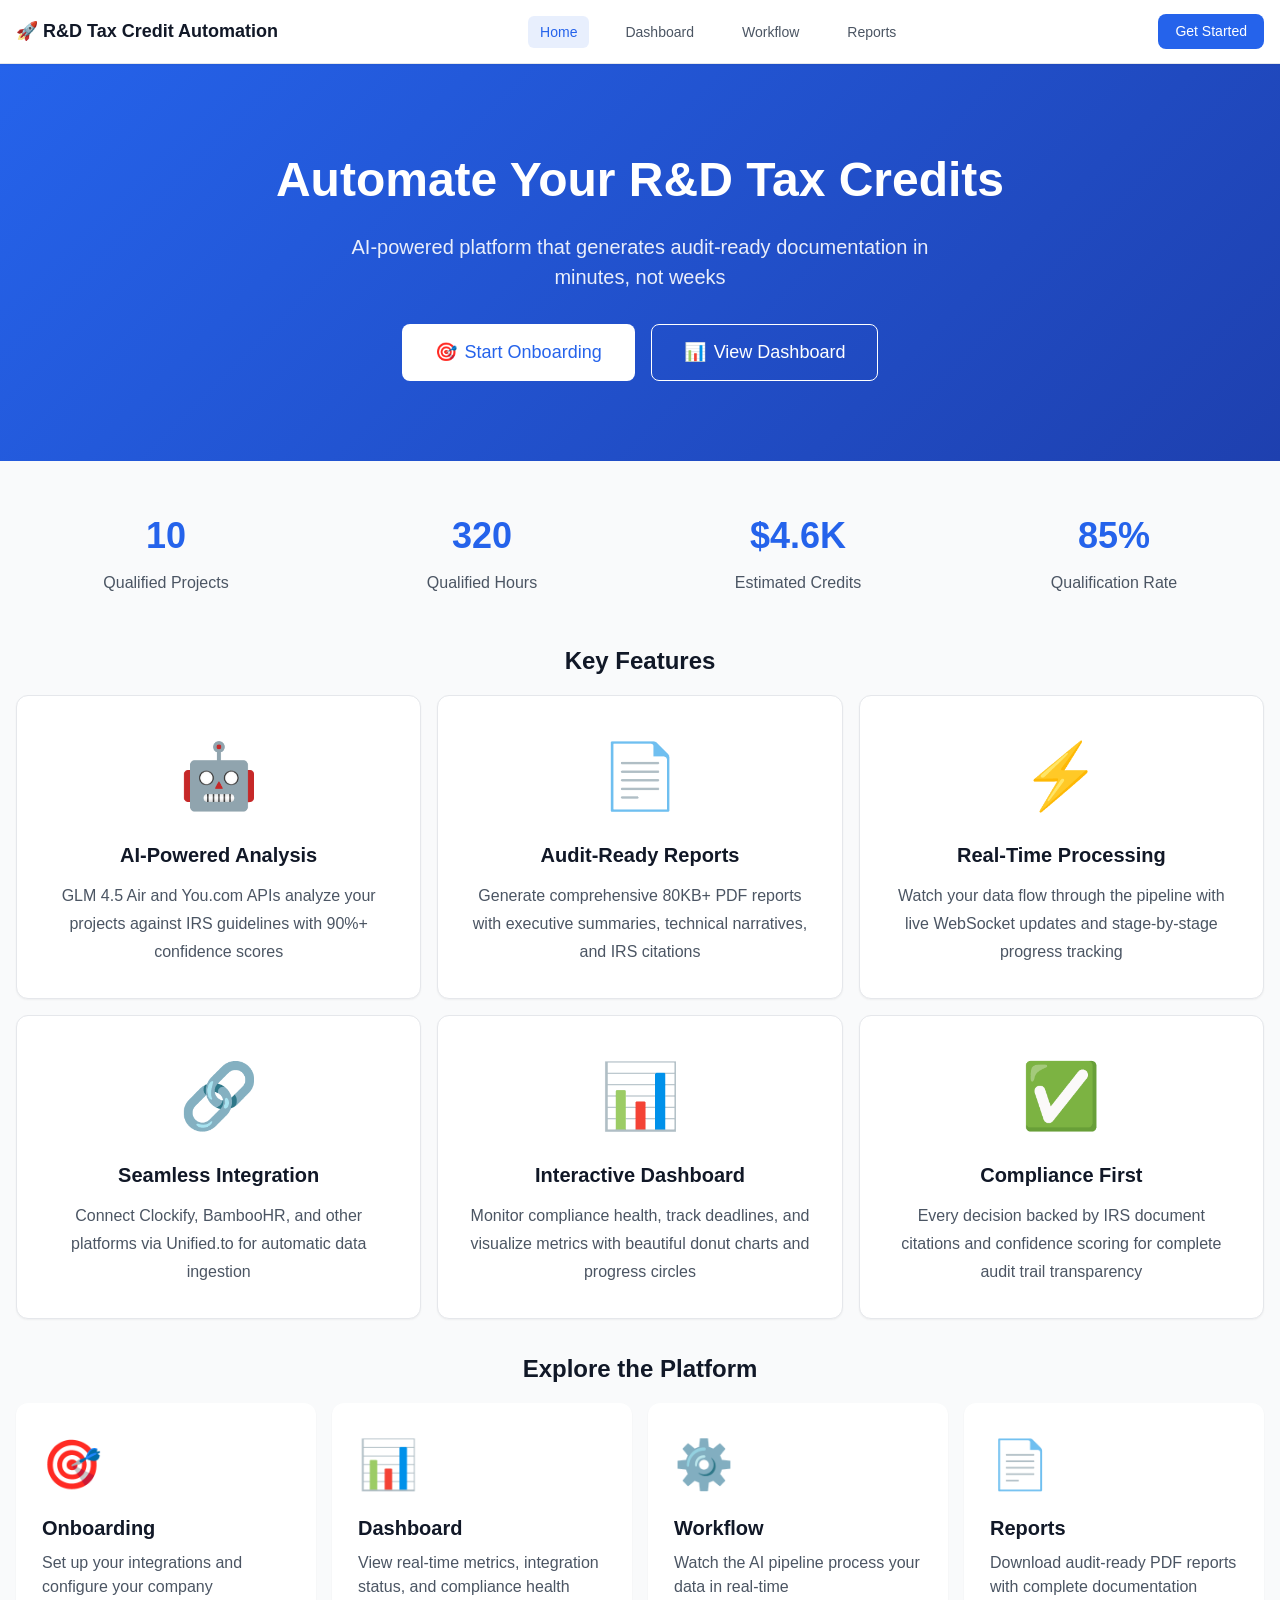
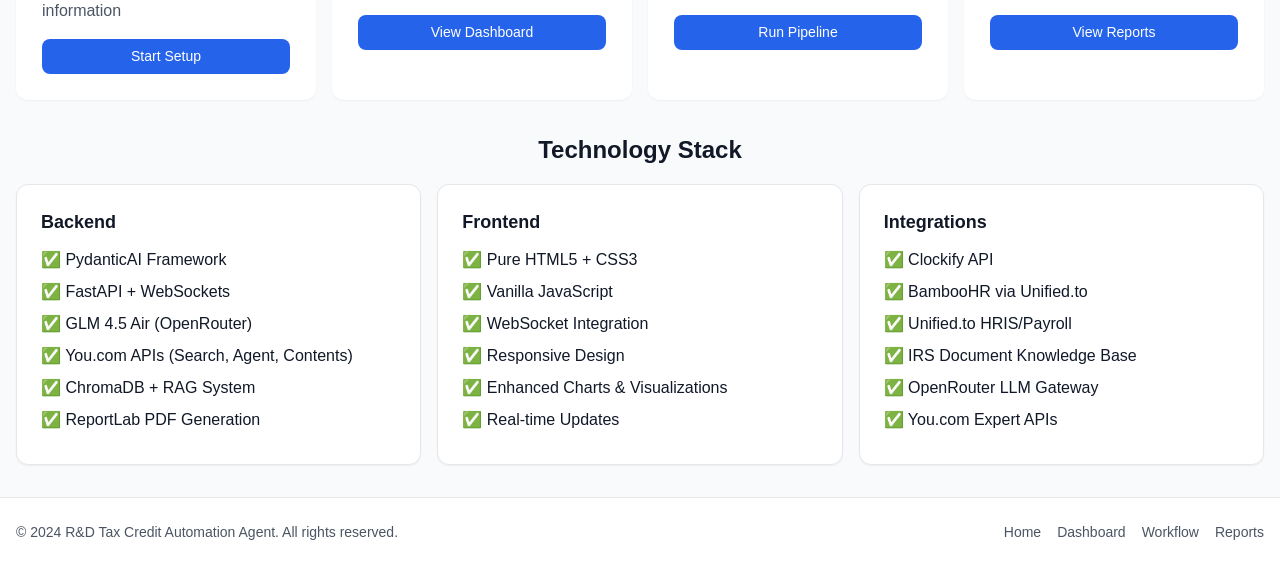
==== frontend/home.html @ caf8d8a7 "files uploaded" ====
<!DOCTYPE html>
<html lang="en">
<head>
    <meta charset="UTF-8">
    <meta name="viewport" content="width=device-width, initial-scale=1.0">
    <meta name="description" content="R&D Tax Credit Automation Agent - Unified Frontend">
    <title>R&D Tax Credit Automation - Home</title>
    
    <!-- CSS -->
    <link rel="stylesheet" href="css/variables.css">
    <link rel="stylesheet" href="css/reset.css">
    <link rel="stylesheet" href="css/utilities.css">
    <link rel="stylesheet" href="css/components.css">
    <link rel="stylesheet" href="css/dashboard-enhanced.css">
    
    <style>
        /* Hero Section */
        .hero {
            background: linear-gradient(135deg, #2563eb 0%, #1e40af 100%);
            color: white;
            padding: var(--spacing-20) 0;
            text-align: center;
        }
        
        .hero h1 {
            font-size: 3rem;
            font-weight: var(--font-weight-bold);
            margin-bottom: var(--spacing-4);
        }
        
        .hero p {
            font-size: var(--font-size-xl);
            opacity: 0.9;
            max-width: 600px;
            margin: 0 auto var(--spacing-8);
        }
        
        .hero-buttons {
            display: flex;
            gap: var(--spacing-4);
            justify-content: center;
            flex-wrap: wrap;
        }
        
        .hero-buttons .btn {
            padding: var(--spacing-4) var(--spacing-8);
            font-size: var(--font-size-lg);
        }
        
        .btn-white {
            background-color: white;
            color: var(--color-primary);
        }
        
        .btn-white:hover {
            background-color: var(--color-gray-100);
        }
        
        /* Feature Cards */
        .feature-card {
            text-align: center;
            padding: var(--spacing-8);
            transition: transform var(--transition-base);
        }
        
        .feature-card:hover {
            transform: translateY(-4px);
        }
        
        .feature-icon {
            font-size: 4rem;
            margin-bottom: var(--spacing-4);
        }
        
        .feature-card h3 {
            font-size: var(--font-size-xl);
            font-weight: var(--font-weight-semibold);
            margin-bottom: var(--spacing-3);
            color: var(--text-primary);
        }
        
        .feature-card p {
            color: var(--text-secondary);
            line-height: var(--line-height-relaxed);
        }
        
        /* Navigation Cards */
        .nav-card {
            position: relative;
            overflow: hidden;
            cursor: pointer;
            transition: all var(--transition-base);
            border: 2px solid transparent;
        }
        
        .nav-card:hover {
            border-color: var(--color-primary);
            transform: translateY(-2px);
            box-shadow: var(--shadow-lg);
        }
        
        .nav-card-icon {
            font-size: 3rem;
            margin-bottom: var(--spacing-3);
        }
        
        .nav-card h3 {
            font-size: var(--font-size-xl);
            font-weight: var(--font-weight-semibold);
            margin-bottom: var(--spacing-2);
        }
        
        .nav-card p {
            color: var(--text-secondary);
            margin-bottom: var(--spacing-4);
        }
        
        .nav-card .btn {
            width: 100%;
        }
        
        /* Stats Section */
        .stats-section {
            background-color: var(--bg-secondary);
            padding: var(--spacing-12) 0;
        }
        
        .stat-item {
            text-align: center;
        }
        
        .stat-value {
            font-size: var(--font-size-4xl);
            font-weight: var(--font-weight-bold);
            color: var(--color-primary);
            margin-bottom: var(--spacing-2);
        }
        
        .stat-label {
            font-size: var(--font-size-base);
            color: var(--text-secondary);
        }
    </style>
</head>
<body>
    <!-- Navigation -->
    <nav class="navbar">
        <div class="container">
            <div class="navbar-brand">
                <span class="brand-name">🚀 R&D Tax Credit Automation</span>
            </div>
            <ul class="navbar-menu">
                <li><a href="home.html" class="active">Home</a></li>
                <li><a href="index.html">Dashboard</a></li>
                <li><a href="workflow.html">Workflow</a></li>
                <li><a href="reports.html">Reports</a></li>
            </ul>
            <div class="navbar-actions">
                <button class="btn btn-primary" onclick="window.location.href='onboarding.html'">
                    Get Started
                </button>
            </div>
        </div>
    </nav>

    <!-- Hero Section -->
    <section class="hero">
        <div class="container">
            <h1>Automate Your R&D Tax Credits</h1>
            <p>AI-powered platform that generates audit-ready documentation in minutes, not weeks</p>
            <div class="hero-buttons">
                <button class="btn btn-white btn-lg" onclick="window.location.href='onboarding.html'">
                    <span class="icon">🎯</span> Start Onboarding
                </button>
                <button class="btn btn-outline btn-lg" onclick="window.location.href='index.html'" style="color: white; border-color: white;">
                    <span class="icon">📊</span> View Dashboard
                </button>
            </div>
        </div>
    </section>

    <!-- Stats Section -->
    <section class="stats-section">
        <div class="container">
            <div class="grid grid-4">
                <div class="stat-item">
                    <div class="stat-value" id="totalProjects">10</div>
                    <div class="stat-label">Qualified Projects</div>
                </div>
                <div class="stat-item">
                    <div class="stat-value" id="totalHours">320</div>
                    <div class="stat-label">Qualified Hours</div>
                </div>
                <div class="stat-item">
                    <div class="stat-value" id="totalCredits">$4.6K</div>
                    <div class="stat-label">Estimated Credits</div>
                </div>
                <div class="stat-item">
                    <div class="stat-value" id="qualificationRate">85%</div>
                    <div class="stat-label">Qualification Rate</div>
                </div>
            </div>
        </div>
    </section>

    <!-- Features Section -->
    <section class="section">
        <div class="container">
            <h2 class="section-title text-center">Key Features</h2>
            <div class="grid grid-3">
                <div class="card feature-card">
                    <div class="feature-icon">🤖</div>
                    <h3>AI-Powered Analysis</h3>
                    <p>GLM 4.5 Air and You.com APIs analyze your projects against IRS guidelines with 90%+ confidence scores</p>
                </div>
                <div class="card feature-card">
                    <div class="feature-icon">📄</div>
                    <h3>Audit-Ready Reports</h3>
                    <p>Generate comprehensive 80KB+ PDF reports with executive summaries, technical narratives, and IRS citations</p>
                </div>
                <div class="card feature-card">
                    <div class="feature-icon">⚡</div>
                    <h3>Real-Time Processing</h3>
                    <p>Watch your data flow through the pipeline with live WebSocket updates and stage-by-stage progress tracking</p>
                </div>
                <div class="card feature-card">
                    <div class="feature-icon">🔗</div>
                    <h3>Seamless Integration</h3>
                    <p>Connect Clockify, BambooHR, and other platforms via Unified.to for automatic data ingestion</p>
                </div>
                <div class="card feature-card">
                    <div class="feature-icon">📊</div>
                    <h3>Interactive Dashboard</h3>
                    <p>Monitor compliance health, track deadlines, and visualize metrics with beautiful donut charts and progress circles</p>
                </div>
                <div class="card feature-card">
                    <div class="feature-icon">✅</div>
                    <h3>Compliance First</h3>
                    <p>Every decision backed by IRS document citations and confidence scoring for complete audit trail transparency</p>
                </div>
            </div>
        </div>
    </section>

    <!-- Navigation Cards Section -->
    <section class="section">
        <div class="container">
            <h2 class="section-title text-center">Explore the Platform</h2>
            <div class="grid grid-4">
                <!-- Onboarding Card -->
                <div class="card nav-card" onclick="window.location.href='onboarding.html'">
                    <div class="nav-card-icon">🎯</div>
                    <h3>Onboarding</h3>
                    <p>Set up your integrations and configure your company information</p>
                    <button class="btn btn-primary">Start Setup</button>
                </div>

                <!-- Dashboard Card -->
                <div class="card nav-card" onclick="window.location.href='index.html'">
                    <div class="nav-card-icon">📊</div>
                    <h3>Dashboard</h3>
                    <p>View real-time metrics, integration status, and compliance health</p>
                    <button class="btn btn-primary">View Dashboard</button>
                </div>

                <!-- Workflow Card -->
                <div class="card nav-card" onclick="window.location.href='workflow.html'">
                    <div class="nav-card-icon">⚙️</div>
                    <h3>Workflow</h3>
                    <p>Watch the AI pipeline process your data in real-time</p>
                    <button class="btn btn-primary">Run Pipeline</button>
                </div>

                <!-- Reports Card -->
                <div class="card nav-card" onclick="window.location.href='reports.html'">
                    <div class="nav-card-icon">📄</div>
                    <h3>Reports</h3>
                    <p>Download audit-ready PDF reports with complete documentation</p>
                    <button class="btn btn-primary">View Reports</button>
                </div>
            </div>
        </div>
    </section>

    <!-- Technology Stack Section -->
    <section class="section" style="background-color: var(--bg-secondary);">
        <div class="container">
            <h2 class="section-title text-center">Technology Stack</h2>
            <div class="grid grid-3">
                <div class="card">
                    <h3 class="card-title">Backend</h3>
                    <ul style="list-style: none; padding: 0;">
                        <li class="mb-2">✅ PydanticAI Framework</li>
                        <li class="mb-2">✅ FastAPI + WebSockets</li>
                        <li class="mb-2">✅ GLM 4.5 Air (OpenRouter)</li>
                        <li class="mb-2">✅ You.com APIs (Search, Agent, Contents)</li>
                        <li class="mb-2">✅ ChromaDB + RAG System</li>
                        <li class="mb-2">✅ ReportLab PDF Generation</li>
                    </ul>
                </div>
                <div class="card">
                    <h3 class="card-title">Frontend</h3>
                    <ul style="list-style: none; padding: 0;">
                        <li class="mb-2">✅ Pure HTML5 + CSS3</li>
                        <li class="mb-2">✅ Vanilla JavaScript</li>
                        <li class="mb-2">✅ WebSocket Integration</li>
                        <li class="mb-2">✅ Responsive Design</li>
                        <li class="mb-2">✅ Enhanced Charts & Visualizations</li>
                        <li class="mb-2">✅ Real-time Updates</li>
                    </ul>
                </div>
                <div class="card">
                    <h3 class="card-title">Integrations</h3>
                    <ul style="list-style: none; padding: 0;">
                        <li class="mb-2">✅ Clockify API</li>
                        <li class="mb-2">✅ BambooHR via Unified.to</li>
                        <li class="mb-2">✅ Unified.to HRIS/Payroll</li>
                        <li class="mb-2">✅ IRS Document Knowledge Base</li>
                        <li class="mb-2">✅ OpenRouter LLM Gateway</li>
                        <li class="mb-2">✅ You.com Expert APIs</li>
                    </ul>
                </div>
            </div>
        </div>
    </section>

    <!-- Footer -->
    <footer class="footer">
        <div class="container">
            <div class="flex justify-between align-center">
                <p>&copy; 2024 R&D Tax Credit Automation Agent. All rights reserved.</p>
                <div class="flex gap-4">
                    <a href="home.html" class="text-secondary">Home</a>
                    <a href="index.html" class="text-secondary">Dashboard</a>
                    <a href="workflow.html" class="text-secondary">Workflow</a>
                    <a href="reports.html" class="text-secondary">Reports</a>
                </div>
            </div>
        </div>
    </footer>

    <!-- JavaScript -->
    <script src="js/utils.js"></script>
    <script src="js/api.js"></script>
    <script>
        // Load real stats from backend
        async function loadStats() {
            try {
                const health = await api.getHealth();
                const reports = await api.loadExistingReports();
                
                // Update stats if data available
                if (reports && reports.reports) {
                    const totalReports = reports.reports.length;
                    document.getElementById('totalProjects').textContent = totalReports || '10';
                }
                
                // Load sample qualified projects for metrics
                const response = await fetch('data/sample-integration-data.json');
                if (response.ok) {
                    const data = await response.json();
                    if (data.qualifiedProjects) {
                        const totalHours = data.qualifiedProjects.reduce((sum, p) => sum + (p.qualified_hours || 0), 0);
                        const totalCost = data.qualifiedProjects.reduce((sum, p) => sum + (p.qualified_cost || 0), 0);
                        const estimatedCredit = totalCost * 0.20;
                        
                        document.getElementById('totalHours').textContent = Math.round(totalHours);
                        document.getElementById('totalCredits').textContent = formatCurrency(estimatedCredit);
                    }
                }
            } catch (error) {
                console.log('Using default stats (backend may be offline)');
            }
        }
        
        // Load stats on page load
        if (document.readyState === 'loading') {
            document.addEventListener('DOMContentLoaded', loadStats);
        } else {
            loadStats();
        }
    </script>
</body>
</html>
---- frontend/css/variables.css ----
/**
 * CSS Variables - Design System
 * Centralized design tokens for colors, typography, spacing, and more
 */

:root {
    /* Color Palette - Primary */
    --color-primary: #2563eb;
    --color-primary-light: #3b82f6;
    --color-primary-dark: #1e40af;
    --color-primary-hover: #1d4ed8;
    
    /* Color Palette - Secondary */
    --color-secondary: #64748b;
    --color-secondary-light: #94a3b8;
    --color-secondary-dark: #475569;
    
    /* Color Palette - Success */
    --color-success: #10b981;
    --color-success-light: #34d399;
    --color-success-dark: #059669;
    
    /* Color Palette - Warning */
    --color-warning: #f59e0b;
    --color-warning-light: #fbbf24;
    --color-warning-dark: #d97706;
    
    /* Color Palette - Error */
    --color-error: #ef4444;
    --color-error-light: #f87171;
    --color-error-dark: #dc2626;
    
    /* Color Palette - Info */
    --color-info: #3b82f6;
    --color-info-light: #60a5fa;
    --color-info-dark: #2563eb;
    
    /* Neutral Colors */
    --color-white: #ffffff;
    --color-black: #000000;
    --color-gray-50: #f9fafb;
    --color-gray-100: #f3f4f6;
    --color-gray-200: #e5e7eb;
    --color-gray-300: #d1d5db;
    --color-gray-400: #9ca3af;
    --color-gray-500: #6b7280;
    --color-gray-600: #4b5563;
    --color-gray-700: #374151;
    --color-gray-800: #1f2937;
    --color-gray-900: #111827;
    
    /* Background Colors */
    --bg-primary: var(--color-white);
    --bg-secondary: var(--color-gray-50);
    --bg-tertiary: var(--color-gray-100);
    --bg-dark: var(--color-gray-900);
    
    /* Text Colors */
    --text-primary: var(--color-gray-900);
    --text-secondary: var(--color-gray-600);
    --text-tertiary: var(--color-gray-500);
    --text-inverse: var(--color-white);
    --text-muted: var(--color-gray-400);
    
    /* Border Colors */
    --border-color: var(--color-gray-200);
    --border-color-light: var(--color-gray-100);
    --border-color-dark: var(--color-gray-300);
    
    /* Typography */
    --font-family-base: -apple-system, BlinkMacSystemFont, 'Segoe UI', Roboto, 'Helvetica Neue', Arial, sans-serif;
    --font-family-mono: 'SF Mono', Monaco, 'Cascadia Code', 'Roboto Mono', Consolas, 'Courier New', monospace;
    
    --font-size-xs: 0.75rem;      /* 12px */
    --font-size-sm: 0.875rem;     /* 14px */
    --font-size-base: 1rem;       /* 16px */
    --font-size-lg: 1.125rem;     /* 18px */
    --font-size-xl: 1.25rem;      /* 20px */
    --font-size-2xl: 1.5rem;      /* 24px */
    --font-size-3xl: 1.875rem;    /* 30px */
    --font-size-4xl: 2.25rem;     /* 36px */
    
    --font-weight-normal: 400;
    --font-weight-medium: 500;
    --font-weight-semibold: 600;
    --font-weight-bold: 700;
    
    --line-height-tight: 1.25;
    --line-height-normal: 1.5;
    --line-height-relaxed: 1.75;
    
    /* Spacing Scale */
    --spacing-0: 0;
    --spacing-1: 0.25rem;   /* 4px */
    --spacing-2: 0.5rem;    /* 8px */
    --spacing-3: 0.75rem;   /* 12px */
    --spacing-4: 1rem;      /* 16px */
    --spacing-5: 1.25rem;   /* 20px */
    --spacing-6: 1.5rem;    /* 24px */
    --spacing-8: 2rem;      /* 32px */
    --spacing-10: 2.5rem;   /* 40px */
    --spacing-12: 3rem;     /* 48px */
    --spacing-16: 4rem;     /* 64px */
    --spacing-20: 5rem;     /* 80px */
    
    /* Border Radius */
    --radius-sm: 0.25rem;   /* 4px */
    --radius-base: 0.375rem; /* 6px */
    --radius-md: 0.5rem;    /* 8px */
    --radius-lg: 0.75rem;   /* 12px */
    --radius-xl: 1rem;      /* 16px */
    --radius-full: 9999px;
    
    /* Shadows */
    --shadow-sm: 0 1px 2px 0 rgba(0, 0, 0, 0.05);
    --shadow-base: 0 1px 3px 0 rgba(0, 0, 0, 0.1), 0 1px 2px 0 rgba(0, 0, 0, 0.06);
    --shadow-md: 0 4px 6px -1px rgba(0, 0, 0, 0.1), 0 2px 4px -1px rgba(0, 0, 0, 0.06);
    --shadow-lg: 0 10px 15px -3px rgba(0, 0, 0, 0.1), 0 4px 6px -2px rgba(0, 0, 0, 0.05);
    --shadow-xl: 0 20px 25px -5px rgba(0, 0, 0, 0.1), 0 10px 10px -5px rgba(0, 0, 0, 0.04);
    --shadow-2xl: 0 25px 50px -12px rgba(0, 0, 0, 0.25);
    
    /* Transitions */
    --transition-fast: 150ms ease-in-out;
    --transition-base: 200ms ease-in-out;
    --transition-slow: 300ms ease-in-out;
    
    /* Z-Index Scale */
    --z-dropdown: 1000;
    --z-sticky: 1020;
    --z-fixed: 1030;
    --z-modal-backdrop: 1040;
    --z-modal: 1050;
    --z-popover: 1060;
    --z-tooltip: 1070;
    
    /* Container Widths */
    --container-sm: 640px;
    --container-md: 768px;
    --container-lg: 1024px;
    --container-xl: 1280px;
    --container-2xl: 1536px;
    
    /* Component Specific */
    --navbar-height: 64px;
    --sidebar-width: 280px;
    --footer-height: 60px;
    
    /* Status Colors */
    --status-healthy: var(--color-success);
    --status-warning: var(--color-warning);
    --status-error: var(--color-error);
    --status-info: var(--color-info);
    --status-pending: var(--color-gray-400);
}

/* Dark Mode Variables (Optional) */
@media (prefers-color-scheme: dark) {
    :root {
        --bg-primary: var(--color-gray-900);
        --bg-secondary: var(--color-gray-800);
        --bg-tertiary: var(--color-gray-700);
        
        --text-primary: var(--color-gray-100);
        --text-secondary: var(--color-gray-300);
        --text-tertiary: var(--color-gray-400);
        
        --border-color: var(--color-gray-700);
        --border-color-light: var(--color-gray-800);
        --border-color-dark: var(--color-gray-600);
    }
}
---- frontend/css/utilities.css ----
/**
 * Utility Classes
 * Reusable utility classes for common styling patterns
 */

/* Container */
.container {
    width: 100%;
    max-width: var(--container-xl);
    margin-left: auto;
    margin-right: auto;
    padding-left: var(--spacing-4);
    padding-right: var(--spacing-4);
}

.container-fluid {
    width: 100%;
    padding-left: var(--spacing-4);
    padding-right: var(--spacing-4);
}

/* Display */
.d-none { display: none !important; }
.d-block { display: block !important; }
.d-inline { display: inline !important; }
.d-inline-block { display: inline-block !important; }
.d-flex { display: flex !important; }
.d-inline-flex { display: inline-flex !important; }
.d-grid { display: grid !important; }

/* Flexbox */
.flex { display: flex; }
.flex-row { flex-direction: row; }
.flex-column { flex-direction: column; }
.flex-wrap { flex-wrap: wrap; }
.flex-nowrap { flex-wrap: nowrap; }

.justify-start { justify-content: flex-start; }
.justify-end { justify-content: flex-end; }
.justify-center { justify-content: center; }
.justify-between { justify-content: space-between; }
.justify-around { justify-content: space-around; }

.align-start { align-items: flex-start; }
.align-end { align-items: flex-end; }
.align-center { align-items: center; }
.align-stretch { align-items: stretch; }

.flex-1 { flex: 1; }
.flex-auto { flex: auto; }
.flex-none { flex: none; }

/* Gap utilities */
.gap-1 { gap: var(--spacing-1); }
.gap-2 { gap: var(--spacing-2); }
.gap-3 { gap: var(--spacing-3); }
.gap-4 { gap: var(--spacing-4); }
.gap-6 { gap: var(--spacing-6); }

/* Grid */
.grid {
    display: grid;
    gap: var(--spacing-4);
}

.grid-2 { grid-template-columns: repeat(2, 1fr); }
.grid-3 { grid-template-columns: repeat(3, 1fr); }
.grid-4 { grid-template-columns: repeat(4, 1fr); }
.grid-6 { grid-template-columns: repeat(6, 1fr); }

@media (max-width: 768px) {
    .grid-2,
    .grid-3,
    .grid-4,
    .grid-6 {
        grid-template-columns: 1fr;
    }
}

/* Spacing - Margin */
.m-0 { margin: 0 !important; }
.m-1 { margin: var(--spacing-1) !important; }
.m-2 { margin: var(--spacing-2) !important; }
.m-3 { margin: var(--spacing-3) !important; }
.m-4 { margin: var(--spacing-4) !important; }
.m-5 { margin: var(--spacing-5) !important; }
.m-6 { margin: var(--spacing-6) !important; }
.m-8 { margin: var(--spacing-8) !important; }

.mt-0 { margin-top: 0 !important; }
.mt-1 { margin-top: var(--spacing-1) !important; }
.mt-2 { margin-top: var(--spacing-2) !important; }
.mt-3 { margin-top: var(--spacing-3) !important; }
.mt-4 { margin-top: var(--spacing-4) !important; }
.mt-5 { margin-top: var(--spacing-5) !important; }
.mt-6 { margin-top: var(--spacing-6) !important; }
.mt-8 { margin-top: var(--spacing-8) !important; }

.mb-0 { margin-bottom: 0 !important; }
.mb-1 { margin-bottom: var(--spacing-1) !important; }
.mb-2 { margin-bottom: var(--spacing-2) !important; }
.mb-3 { margin-bottom: var(--spacing-3) !important; }
.mb-4 { margin-bottom: var(--spacing-4) !important; }
.mb-5 { margin-bottom: var(--spacing-5) !important; }
.mb-6 { margin-bottom: var(--spacing-6) !important; }
.mb-8 { margin-bottom: var(--spacing-8) !important; }

.ml-0 { margin-left: 0 !important; }
.ml-1 { margin-left: var(--spacing-1) !important; }
.ml-2 { margin-left: var(--spacing-2) !important; }
.ml-3 { margin-left: var(--spacing-3) !important; }
.ml-4 { margin-left: var(--spacing-4) !important; }

.mr-0 { margin-right: 0 !important; }
.mr-1 { margin-right: var(--spacing-1) !important; }
.mr-2 { margin-right: var(--spacing-2) !important; }
.mr-3 { margin-right: var(--spacing-3) !important; }
.mr-4 { margin-right: var(--spacing-4) !important; }

/* Spacing - Padding */
.p-0 { padding: 0 !important; }
.p-1 { padding: var(--spacing-1) !important; }
.p-2 { padding: var(--spacing-2) !important; }
.p-3 { padding: var(--spacing-3) !important; }
.p-4 { padding: var(--spacing-4) !important; }
.p-5 { padding: var(--spacing-5) !important; }
.p-6 { padding: var(--spacing-6) !important; }
.p-8 { padding: var(--spacing-8) !important; }

.pt-0 { padding-top: 0 !important; }
.pt-1 { padding-top: var(--spacing-1) !important; }
.pt-2 { padding-top: var(--spacing-2) !important; }
.pt-3 { padding-top: var(--spacing-3) !important; }
.pt-4 { padding-top: var(--spacing-4) !important; }

.pb-0 { padding-bottom: 0 !important; }
.pb-1 { padding-bottom: var(--spacing-1) !important; }
.pb-2 { padding-bottom: var(--spacing-2) !important; }
.pb-3 { padding-bottom: var(--spacing-3) !important; }
.pb-4 { padding-bottom: var(--spacing-4) !important; }

/* Text Alignment */
.text-left { text-align: left !important; }
.text-center { text-align: center !important; }
.text-right { text-align: right !important; }

/* Text Colors */
.text-primary { color: var(--text-primary) !important; }
.text-secondary { color: var(--text-secondary) !important; }
.text-tertiary { color: var(--text-tertiary) !important; }
.text-muted { color: var(--text-muted) !important; }
.text-success { color: var(--color-success) !important; }
.text-warning { color: var(--color-warning) !important; }
.text-error { color: var(--color-error) !important; }
.text-info { color: var(--color-info) !important; }

/* Font Weight */
.font-normal { font-weight: var(--font-weight-normal) !important; }
.font-medium { font-weight: var(--font-weight-medium) !important; }
.font-semibold { font-weight: var(--font-weight-semibold) !important; }
.font-bold { font-weight: var(--font-weight-bold) !important; }

/* Font Size */
.text-xs { font-size: var(--font-size-xs) !important; }
.text-sm { font-size: var(--font-size-sm) !important; }
.text-base { font-size: var(--font-size-base) !important; }
.text-lg { font-size: var(--font-size-lg) !important; }
.text-xl { font-size: var(--font-size-xl) !important; }
.text-2xl { font-size: var(--font-size-2xl) !important; }
.text-3xl { font-size: var(--font-size-3xl) !important; }

/* Background Colors */
.bg-primary { background-color: var(--bg-primary) !important; }
.bg-secondary { background-color: var(--bg-secondary) !important; }
.bg-tertiary { background-color: var(--bg-tertiary) !important; }
.bg-success { background-color: var(--color-success) !important; }
.bg-warning { background-color: var(--color-warning) !important; }
.bg-error { background-color: var(--color-error) !important; }
.bg-info { background-color: var(--color-info) !important; }

/* Border */
.border { border: 1px solid var(--border-color) !important; }
.border-top { border-top: 1px solid var(--border-color) !important; }
.border-bottom { border-bottom: 1px solid var(--border-color) !important; }
.border-left { border-left: 1px solid var(--border-color) !important; }
.border-right { border-right: 1px solid var(--border-color) !important; }
.border-none { border: none !important; }

/* Border Radius */
.rounded-none { border-radius: 0 !important; }
.rounded-sm { border-radius: var(--radius-sm) !important; }
.rounded { border-radius: var(--radius-base) !important; }
.rounded-md { border-radius: var(--radius-md) !important; }
.rounded-lg { border-radius: var(--radius-lg) !important; }
.rounded-full { border-radius: var(--radius-full) !important; }

/* Shadow */
.shadow-none { box-shadow: none !important; }
.shadow-sm { box-shadow: var(--shadow-sm) !important; }
.shadow { box-shadow: var(--shadow-base) !important; }
.shadow-md { box-shadow: var(--shadow-md) !important; }
.shadow-lg { box-shadow: var(--shadow-lg) !important; }
.shadow-xl { box-shadow: var(--shadow-xl) !important; }

/* Width */
.w-full { width: 100% !important; }
.w-auto { width: auto !important; }
.w-50 { width: 50% !important; }

/* Height */
.h-full { height: 100% !important; }
.h-auto { height: auto !important; }
.h-screen { height: 100vh !important; }

/* Overflow */
.overflow-hidden { overflow: hidden !important; }
.overflow-auto { overflow: auto !important; }
.overflow-scroll { overflow: scroll !important; }

/* Position */
.position-relative { position: relative !important; }
.position-absolute { position: absolute !important; }
.position-fixed { position: fixed !important; }
.position-sticky { position: sticky !important; }

/* Cursor */
.cursor-pointer { cursor: pointer !important; }
.cursor-default { cursor: default !important; }
.cursor-not-allowed { cursor: not-allowed !important; }

/* Visibility */
.visible { visibility: visible !important; }
.invisible { visibility: hidden !important; }

/* Opacity */
.opacity-0 { opacity: 0 !important; }
.opacity-50 { opacity: 0.5 !important; }
.opacity-75 { opacity: 0.75 !important; }
.opacity-100 { opacity: 1 !important; }

/* Transitions */
.transition { transition: all var(--transition-base) !important; }
.transition-fast { transition: all var(--transition-fast) !important; }
.transition-slow { transition: all var(--transition-slow) !important; }
---- frontend/css/components.css ----
/**
 * Component Styles
 * Reusable component styles for buttons, cards, forms, etc.
 */

/* ========== Buttons ========== */
.btn {
    display: inline-flex;
    align-items: center;
    justify-content: center;
    gap: var(--spacing-2);
    padding: var(--spacing-2) var(--spacing-4);
    font-size: var(--font-size-sm);
    font-weight: var(--font-weight-medium);
    line-height: var(--line-height-tight);
    border-radius: var(--radius-md);
    border: 1px solid transparent;
    cursor: pointer;
    transition: all var(--transition-base);
    white-space: nowrap;
}

.btn:hover {
    transform: translateY(-1px);
    box-shadow: var(--shadow-md);
}

.btn:active {
    transform: translateY(0);
}

.btn:disabled {
    opacity: 0.5;
    cursor: not-allowed;
    transform: none;
}

.btn-primary {
    background-color: var(--color-primary);
    color: var(--color-white);
}

.btn-primary:hover {
    background-color: var(--color-primary-hover);
}

.btn-secondary {
    background-color: var(--color-gray-100);
    color: var(--text-primary);
    border-color: var(--border-color);
}

.btn-secondary:hover {
    background-color: var(--color-gray-200);
}

.btn-outline {
    background-color: transparent;
    color: var(--text-primary);
    border-color: var(--border-color);
}

.btn-outline:hover {
    background-color: var(--bg-secondary);
}

.btn-sm {
    padding: var(--spacing-1) var(--spacing-3);
    font-size: var(--font-size-xs);
}

.btn-lg {
    padding: var(--spacing-3) var(--spacing-6);
    font-size: var(--font-size-base);
}

.btn-block {
    width: 100%;
}

.btn-group {
    display: inline-flex;
    gap: var(--spacing-1);
}

.btn-close {
    width: 32px;
    height: 32px;
    padding: 0;
    font-size: var(--font-size-2xl);
    line-height: 1;
    color: var(--text-secondary);
    background: transparent;
    border: none;
    cursor: pointer;
    transition: color var(--transition-base);
}

.btn-close:hover {
    color: var(--text-primary);
}

/* ========== Cards ========== */
.card {
    background-color: var(--bg-primary);
    border: 1px solid var(--border-color);
    border-radius: var(--radius-lg);
    padding: var(--spacing-6);
    box-shadow: var(--shadow-sm);
    transition: box-shadow var(--transition-base);
}

.card:hover {
    box-shadow: var(--shadow-md);
}

.card-header {
    display: flex;
    align-items: center;
    gap: var(--spacing-3);
    margin-bottom: var(--spacing-4);
}

.card-title {
    font-size: var(--font-size-lg);
    font-weight: var(--font-weight-semibold);
    color: var(--text-primary);
    margin-bottom: var(--spacing-3);
}

.card-body {
    color: var(--text-secondary);
}

.card-footer {
    margin-top: var(--spacing-4);
    padding-top: var(--spacing-4);
    border-top: 1px solid var(--border-color);
}

/* ========== Forms ========== */
.form-group {
    margin-bottom: var(--spacing-4);
}

.form-group label {
    display: block;
    margin-bottom: var(--spacing-2);
    font-size: var(--font-size-sm);
    font-weight: var(--font-weight-medium);
    color: var(--text-primary);
}

.form-control {
    width: 100%;
    padding: var(--spacing-2) var(--spacing-3);
    font-size: var(--font-size-sm);
    line-height: var(--line-height-normal);
    color: var(--text-primary);
    background-color: var(--bg-primary);
    border: 1px solid var(--border-color);
    border-radius: var(--radius-base);
    transition: border-color var(--transition-base);
}

.form-control:focus {
    outline: none;
    border-color: var(--color-primary);
    box-shadow: 0 0 0 3px rgba(37, 99, 235, 0.1);
}

.form-control:disabled {
    background-color: var(--bg-tertiary);
    cursor: not-allowed;
}

.form-control::placeholder {
    color: var(--text-muted);
}

select.form-control {
    cursor: pointer;
}

textarea.form-control {
    min-height: 100px;
    resize: vertical;
}

/* ========== Status Badges ========== */
.status-badge {
    display: inline-flex;
    align-items: center;
    padding: var(--spacing-1) var(--spacing-2);
    font-size: var(--font-size-xs);
    font-weight: var(--font-weight-medium);
    border-radius: var(--radius-full);
    white-space: nowrap;
}

.status-healthy {
    background-color: rgba(16, 185, 129, 0.1);
    color: var(--color-success-dark);
}

.status-warning {
    background-color: rgba(245, 158, 11, 0.1);
    color: var(--color-warning-dark);
}

.status-error {
    background-color: rgba(239, 68, 68, 0.1);
    color: var(--color-error-dark);
}

.status-info {
    background-color: rgba(59, 130, 246, 0.1);
    color: var(--color-info-dark);
}

.status-pending {
    background-color: rgba(156, 163, 175, 0.1);
    color: var(--color-gray-600);
}

/* ========== Tables ========== */
.table-container {
    overflow-x: auto;
}

.data-table {
    width: 100%;
    border-collapse: collapse;
}

.data-table thead {
    background-color: var(--bg-tertiary);
}

.data-table th {
    padding: var(--spacing-3) var(--spacing-4);
    text-align: left;
    font-size: var(--font-size-sm);
    font-weight: var(--font-weight-semibold);
    color: var(--text-secondary);
    border-bottom: 2px solid var(--border-color);
}

.data-table td {
    padding: var(--spacing-3) var(--spacing-4);
    font-size: var(--font-size-sm);
    color: var(--text-primary);
    border-bottom: 1px solid var(--border-color);
}

.data-table tbody tr:hover {
    background-color: var(--bg-secondary);
}

/* ========== Navigation ========== */
.navbar {
    position: sticky;
    top: 0;
    z-index: var(--z-sticky);
    height: var(--navbar-height);
    background-color: var(--bg-primary);
    border-bottom: 1px solid var(--border-color);
    box-shadow: var(--shadow-sm);
}

.navbar .container {
    display: flex;
    align-items: center;
    justify-content: space-between;
    height: 100%;
}

.navbar-brand {
    display: flex;
    align-items: center;
    gap: var(--spacing-3);
}

.navbar-brand .logo {
    width: 32px;
    height: 32px;
}

.brand-name {
    font-size: var(--font-size-lg);
    font-weight: var(--font-weight-semibold);
    color: var(--text-primary);
}

.navbar-menu {
    display: flex;
    gap: var(--spacing-6);
}

.navbar-menu a {
    padding: var(--spacing-2) var(--spacing-3);
    font-size: var(--font-size-sm);
    font-weight: var(--font-weight-medium);
    color: var(--text-secondary);
    border-radius: var(--radius-base);
    transition: all var(--transition-base);
}

.navbar-menu a:hover {
    color: var(--text-primary);
    background-color: var(--bg-secondary);
}

.navbar-menu a.active {
    color: var(--color-primary);
    background-color: rgba(37, 99, 235, 0.1);
}

.navbar-actions {
    display: flex;
    gap: var(--spacing-3);
}

/* ========== Footer ========== */
.footer {
    margin-top: auto;
    padding: var(--spacing-6) 0;
    background-color: var(--bg-primary);
    border-top: 1px solid var(--border-color);
    text-align: center;
    color: var(--text-secondary);
    font-size: var(--font-size-sm);
}

/* ========== Main Content ========== */
.main-content {
    min-height: calc(100vh - var(--navbar-height) - var(--footer-height));
    padding: var(--spacing-8) 0;
}

/* ========== Page Header ========== */
.page-header {
    margin-bottom: var(--spacing-8);
}

.page-header h1 {
    font-size: var(--font-size-3xl);
    font-weight: var(--font-weight-bold);
    color: var(--text-primary);
    margin-bottom: var(--spacing-2);
}

.page-header .subtitle {
    font-size: var(--font-size-lg);
    color: var(--text-secondary);
}

/* ========== Section ========== */
.section {
    margin-bottom: var(--spacing-8);
}

.section-title {
    font-size: var(--font-size-2xl);
    font-weight: var(--font-weight-semibold);
    color: var(--text-primary);
    margin-bottom: var(--spacing-4);
}

/* ========== Modal ========== */
.modal {
    position: fixed;
    top: 0;
    left: 0;
    width: 100%;
    height: 100%;
    z-index: var(--z-modal);
    display: none;
    align-items: center;
    justify-content: center;
}

.modal.active {
    display: flex;
}

.modal-overlay {
    position: absolute;
    top: 0;
    left: 0;
    width: 100%;
    height: 100%;
    background-color: rgba(0, 0, 0, 0.5);
    z-index: var(--z-modal-backdrop);
}

.modal-content {
    position: relative;
    z-index: var(--z-modal);
    width: 90%;
    max-width: 600px;
    max-height: 90vh;
    background-color: var(--bg-primary);
    border-radius: var(--radius-lg);
    box-shadow: var(--shadow-2xl);
    overflow: hidden;
    display: flex;
    flex-direction: column;
}

.modal-lg {
    max-width: 900px;
}

.modal-header {
    display: flex;
    align-items: center;
    justify-content: space-between;
    padding: var(--spacing-6);
    border-bottom: 1px solid var(--border-color);
}

.modal-header h2 {
    font-size: var(--font-size-xl);
    font-weight: var(--font-weight-semibold);
    color: var(--text-primary);
}

.modal-body {
    flex: 1;
    padding: var(--spacing-6);
    overflow-y: auto;
}

.modal-footer {
    display: flex;
    align-items: center;
    justify-content: flex-end;
    gap: var(--spacing-3);
    padding: var(--spacing-6);
    border-top: 1px solid var(--border-color);
}

/* ========== Progress Bar ========== */
.progress-bar-container {
    width: 100%;
    height: 8px;
    background-color: var(--bg-tertiary);
    border-radius: var(--radius-full);
    overflow: hidden;
}

.progress-bar-fill {
    height: 100%;
    background-color: var(--color-primary);
    border-radius: var(--radius-full);
    transition: width var(--transition-slow);
}

/* ========== Loading Spinner ========== */
.spinner {
    display: inline-block;
    width: 20px;
    height: 20px;
    border: 2px solid var(--border-color);
    border-top-color: var(--color-primary);
    border-radius: 50%;
    animation: spin 0.8s linear infinite;
}

@keyframes spin {
    to { transform: rotate(360deg); }
}

/* ========== Empty State ========== */
.empty-state {
    text-align: center;
    padding: var(--spacing-12) var(--spacing-6);
}

.empty-icon {
    font-size: 4rem;
    margin-bottom: var(--spacing-4);
}

.empty-state h3 {
    font-size: var(--font-size-xl);
    font-weight: var(--font-weight-semibold);
    color: var(--text-primary);
    margin-bottom: var(--spacing-2);
}

.empty-state p {
    font-size: var(--font-size-base);
    color: var(--text-secondary);
    margin-bottom: var(--spacing-6);
}

/* ========== Icon ========== */
.icon {
    display: inline-block;
    font-style: normal;
}
---- frontend/css/dashboard-enhanced.css ----
/**
 * Enhanced Dashboard Styles
 * Polished design matching reference images (Arcadia & Engagement Tracking)
 */

/* ========== Enhanced Donut Charts ========== */
.donut-chart-container {
    display: flex;
    align-items: center;
    justify-content: center;
    gap: var(--spacing-8);
    padding: var(--spacing-4);
}

.donut-chart {
    position: relative;
    width: 160px;
    height: 160px;
}

.donut-chart svg {
    transform: rotate(-90deg);
}

.donut-chart-center {
    position: absolute;
    top: 50%;
    left: 50%;
    transform: translate(-50%, -50%);
    text-align: center;
}

.donut-chart-value {
    display: block;
    font-size: var(--font-size-3xl);
    font-weight: var(--font-weight-bold);
    color: var(--text-primary);
    line-height: 1;
}

.donut-chart-label {
    display: block;
    font-size: var(--font-size-xs);
    color: var(--text-secondary);
    margin-top: var(--spacing-1);
}

/* ========== Status Breakdown ========== */
.status-breakdown {
    display: flex;
    flex-direction: column;
    gap: var(--spacing-2);
    margin-top: var(--spacing-4);
}

.status-item {
    display: flex;
    align-items: center;
    gap: var(--spacing-3);
    padding: var(--spacing-2);
    border-radius: var(--radius-base);
    transition: background-color var(--transition-base);
}

.status-item:hover {
    background-color: var(--bg-secondary);
}

.status-dot {
    width: 12px;
    height: 12px;
    border-radius: 50%;
    flex-shrink: 0;
}

.status-dot.status-healthy {
    background-color: var(--color-success);
}

.status-dot.status-info {
    background-color: var(--color-info);
}

.status-dot.status-warning {
    background-color: var(--color-warning);
}

.status-dot.status-error {
    background-color: var(--color-error);
}

.status-dot.status-pending {
    background-color: var(--color-gray-400);
}

.status-label {
    flex: 1;
    font-size: var(--font-size-sm);
    color: var(--text-primary);
}

.status-count {
    font-size: var(--font-size-sm);
    font-weight: var(--font-weight-semibold);
    color: var(--text-primary);
    min-width: 24px;
    text-align: right;
}

.status-toggle {
    padding: var(--spacing-1);
    font-size: var(--font-size-xs);
    color: var(--text-secondary);
    background: transparent;
    border: none;
    cursor: pointer;
    transition: transform var(--transition-base);
}

.status-toggle:hover {
    color: var(--text-primary);
}

.status-toggle.expanded {
    transform: rotate(180deg);
}

/* ========== Enhanced Stat Cards ========== */
.stat-card-enhanced {
    position: relative;
    text-align: center;
    padding: var(--spacing-6);
    background: linear-gradient(135deg, var(--bg-primary) 0%, var(--bg-secondary) 100%);
}

.stat-trend {
    display: inline-flex;
    align-items: center;
    gap: var(--spacing-1);
    margin-top: var(--spacing-2);
    padding: var(--spacing-1) var(--spacing-2);
    font-size: var(--font-size-xs);
    font-weight: var(--font-weight-medium);
    border-radius: var(--radius-full);
}

.stat-trend.trend-up {
    background-color: rgba(16, 185, 129, 0.1);
    color: var(--color-success-dark);
}

.stat-trend.trend-down {
    background-color: rgba(239, 68, 68, 0.1);
    color: var(--color-error-dark);
}

.stat-trend.trend-neutral {
    background-color: rgba(156, 163, 175, 0.1);
    color: var(--color-gray-600);
}

.trend-icon {
    font-size: var(--font-size-sm);
    line-height: 1;
}

.trend-value {
    font-weight: var(--font-weight-semibold);
}

/* ========== Enhanced Tables ========== */
.data-table-enhanced {
    width: 100%;
    border-collapse: separate;
    border-spacing: 0;
}

.data-table-enhanced thead {
    background-color: var(--bg-secondary);
}

.data-table-enhanced th {
    padding: var(--spacing-3) var(--spacing-4);
    text-align: left;
    font-size: var(--font-size-xs);
    font-weight: var(--font-weight-semibold);
    color: var(--text-secondary);
    text-transform: uppercase;
    letter-spacing: 0.05em;
    border-bottom: 2px solid var(--border-color);
}

.data-table-enhanced th:first-child {
    border-top-left-radius: var(--radius-base);
}

.data-table-enhanced th:last-child {
    border-top-right-radius: var(--radius-base);
}

.data-table-enhanced td {
    padding: var(--spacing-4);
    font-size: var(--font-size-sm);
    color: var(--text-primary);
    border-bottom: 1px solid var(--border-color-light);
}

.data-table-enhanced tbody tr {
    transition: all var(--transition-base);
}

.data-table-enhanced tbody tr:hover {
    background-color: var(--bg-secondary);
    box-shadow: 0 2px 4px rgba(0, 0, 0, 0.05);
}

.data-table-enhanced tbody tr:last-child td {
    border-bottom: none;
}

.table-actions {
    display: flex;
    gap: var(--spacing-2);
    justify-content: flex-end;
}

.table-action-btn {
    padding: var(--spacing-1);
    font-size: var(--font-size-base);
    color: var(--text-secondary);
    background: transparent;
    border: none;
    cursor: pointer;
    transition: all var(--transition-base);
    border-radius: var(--radius-sm);
}

.table-action-btn:hover {
    color: var(--text-primary);
    background-color: var(--bg-tertiary);
}

/* ========== Filter Dropdown ========== */
.filter-dropdown {
    position: relative;
    display: inline-block;
}

.dropdown-trigger {
    display: flex;
    align-items: center;
    gap: var(--spacing-2);
    padding: var(--spacing-2) var(--spacing-4);
    font-size: var(--font-size-sm);
    font-weight: var(--font-weight-medium);
    color: var(--text-primary);
    background-color: var(--bg-primary);
    border: 1px solid var(--border-color);
    border-radius: var(--radius-md);
    cursor: pointer;
    transition: all var(--transition-base);
}

.dropdown-trigger:hover {
    background-color: var(--bg-secondary);
    border-color: var(--border-color-dark);
}

.dropdown-icon {
    font-size: var(--font-size-xs);
    transition: transform var(--transition-base);
}

.filter-dropdown.active .dropdown-icon {
    transform: rotate(180deg);
}

.dropdown-menu {
    position: absolute;
    top: calc(100% + var(--spacing-1));
    left: 0;
    min-width: 200px;
    background-color: var(--bg-primary);
    border: 1px solid var(--border-color);
    border-radius: var(--radius-md);
    box-shadow: var(--shadow-lg);
    opacity: 0;
    visibility: hidden;
    transform: translateY(-8px);
    transition: all var(--transition-base);
    z-index: var(--z-dropdown);
}

.filter-dropdown.active .dropdown-menu {
    opacity: 1;
    visibility: visible;
    transform: translateY(0);
}

.dropdown-item {
    display: block;
    padding: var(--spacing-2) var(--spacing-4);
    font-size: var(--font-size-sm);
    color: var(--text-primary);
    text-decoration: none;
    transition: background-color var(--transition-base);
}

.dropdown-item:hover {
    background-color: var(--bg-secondary);
}

.dropdown-item:first-child {
    border-top-left-radius: var(--radius-md);
    border-top-right-radius: var(--radius-md);
}

.dropdown-item:last-child {
    border-bottom-left-radius: var(--radius-md);
    border-bottom-right-radius: var(--radius-md);
}

.dropdown-item.active {
    background-color: rgba(37, 99, 235, 0.1);
    color: var(--color-primary);
    font-weight: var(--font-weight-medium);
}

/* ========== Loading Skeletons ========== */
.skeleton {
    background: linear-gradient(
        90deg,
        var(--bg-tertiary) 0%,
        var(--bg-secondary) 50%,
        var(--bg-tertiary) 100%
    );
    background-size: 200% 100%;
    animation: skeleton-loading 1.5s ease-in-out infinite;
    border-radius: var(--radius-base);
}

@keyframes skeleton-loading {
    0% {
        background-position: 200% 0;
    }
    100% {
        background-position: -200% 0;
    }
}

.skeleton-text {
    height: 16px;
    margin-bottom: var(--spacing-2);
}

.skeleton-text.large {
    height: 24px;
}

.skeleton-text.small {
    height: 12px;
}

.skeleton-circle {
    width: 40px;
    height: 40px;
    border-radius: 50%;
}

.skeleton-card {
    height: 200px;
}

/* ========== Enhanced Progress Circles ========== */
.progress-circle-enhanced {
    position: relative;
    width: 140px;
    height: 140px;
}

.progress-circle-enhanced svg {
    transform: rotate(-90deg);
}

.progress-circle-bg {
    fill: none;
    stroke: var(--bg-tertiary);
    stroke-width: 12;
}

.progress-circle-fill {
    fill: none;
    stroke: var(--color-primary);
    stroke-width: 12;
    stroke-linecap: round;
    transition: stroke-dashoffset var(--transition-slow);
}

.progress-circle-enhanced .progress-value {
    position: absolute;
    top: 50%;
    left: 50%;
    transform: translate(-50%, -50%);
    font-size: var(--font-size-2xl);
    font-weight: var(--font-weight-bold);
    color: var(--text-primary);
}

/* ========== Metric Comparison Cards ========== */
.metric-comparison {
    display: flex;
    align-items: center;
    justify-content: space-between;
    padding: var(--spacing-4);
    background-color: var(--bg-secondary);
    border-radius: var(--radius-base);
    margin-bottom: var(--spacing-3);
}

.metric-comparison-label {
    font-size: var(--font-size-sm);
    color: var(--text-secondary);
}

.metric-comparison-values {
    display: flex;
    align-items: center;
    gap: var(--spacing-4);
}

.metric-comparison-value {
    text-align: right;
}

.metric-comparison-year {
    font-size: var(--font-size-xs);
    color: var(--text-secondary);
}

.metric-comparison-amount {
    font-size: var(--font-size-lg);
    font-weight: var(--font-weight-semibold);
    color: var(--text-primary);
}

.metric-comparison-bar {
    width: 200px;
    height: 8px;
    background-color: var(--bg-tertiary);
    border-radius: var(--radius-full);
    overflow: hidden;
}

.metric-comparison-bar-fill {
    height: 100%;
    background-color: var(--color-warning);
    border-radius: var(--radius-full);
    transition: width var(--transition-slow);
}

/* ========== Enhanced Chart Tooltips ========== */
.chart-tooltip {
    position: absolute;
    padding: var(--spacing-2) var(--spacing-3);
    background-color: var(--color-gray-900);
    color: var(--color-white);
    font-size: var(--font-size-xs);
    border-radius: var(--radius-base);
    box-shadow: var(--shadow-lg);
    pointer-events: none;
    opacity: 0;
    transition: opacity var(--transition-base);
    z-index: var(--z-tooltip);
}

.chart-tooltip.visible {
    opacity: 1;
}

.chart-tooltip::after {
    content: '';
    position: absolute;
    bottom: -4px;
    left: 50%;
    transform: translateX(-50%);
    width: 0;
    height: 0;
    border-left: 4px solid transparent;
    border-right: 4px solid transparent;
    border-top: 4px solid var(--color-gray-900);
}

/* ========== Responsive Enhancements ========== */
@media (max-width: 768px) {
    .donut-chart-container {
        flex-direction: column;
        gap: var(--spacing-4);
    }
    
    .metric-comparison {
        flex-direction: column;
        align-items: flex-start;
        gap: var(--spacing-3);
    }
    
    .metric-comparison-bar {
        width: 100%;
    }
}

/* ========== Animation Utilities ========== */
.fade-in {
    animation: fadeIn var(--transition-slow) ease-in;
}

@keyframes fadeIn {
    from {
        opacity: 0;
        transform: translateY(8px);
    }
    to {
        opacity: 1;
        transform: translateY(0);
    }
}

.slide-in-right {
    animation: slideInRight var(--transition-slow) ease-out;
}

@keyframes slideInRight {
    from {
        opacity: 0;
        transform: translateX(20px);
    }
    to {
        opacity: 1;
        transform: translateX(0);
    }
}

/* ========== Hover Effects ========== */
.hover-lift {
    transition: transform var(--transition-base), box-shadow var(--transition-base);
}

.hover-lift:hover {
    transform: translateY(-2px);
    box-shadow: var(--shadow-md);
}

.hover-scale {
    transition: transform var(--transition-base);
}

.hover-scale:hover {
    transform: scale(1.02);
}
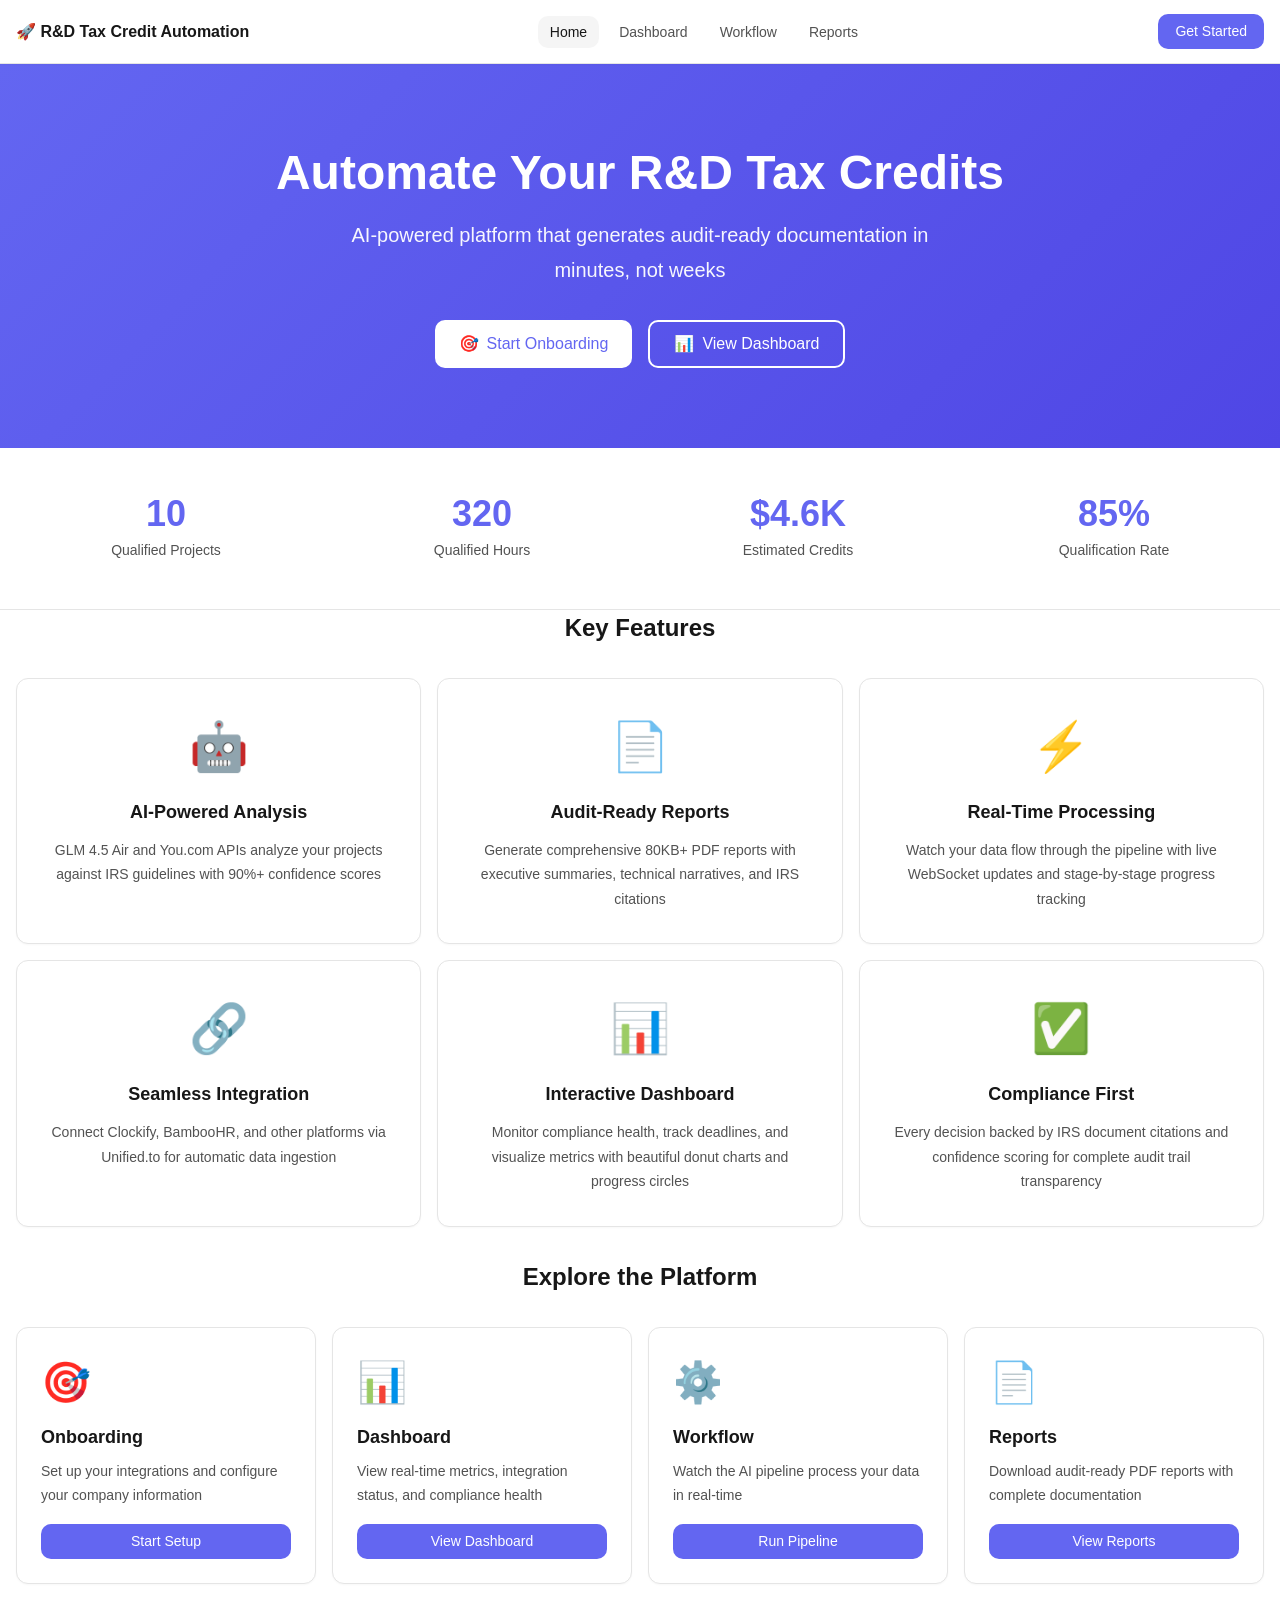
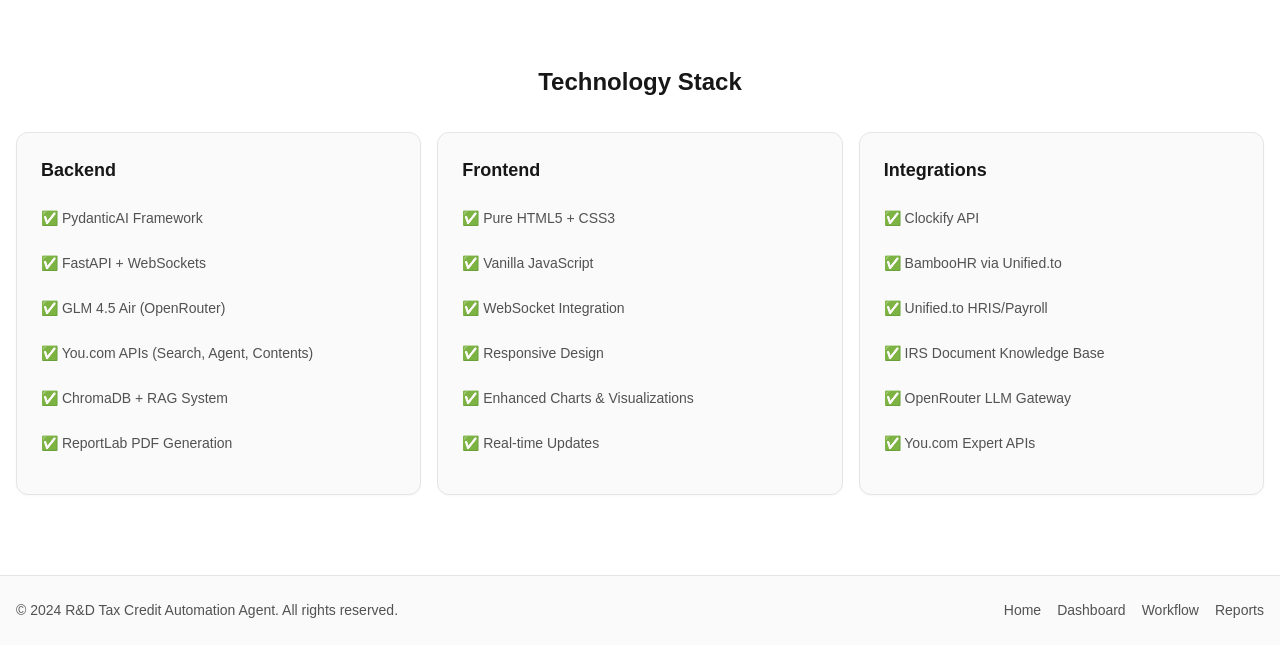
==== commit 7b85c969: "files uploaded" ====
--- a/frontend/home.html
+++ b/frontend/home.html
@@ -11,136 +11,7 @@
     <link rel="stylesheet" href="css/reset.css">
     <link rel="stylesheet" href="css/utilities.css">
     <link rel="stylesheet" href="css/components.css">
-    <link rel="stylesheet" href="css/dashboard-enhanced.css">
-    
-    <style>
-        /* Hero Section */
-        .hero {
-            background: linear-gradient(135deg, #2563eb 0%, #1e40af 100%);
-            color: white;
-            padding: var(--spacing-20) 0;
-            text-align: center;
-        }
-        
-        .hero h1 {
-            font-size: 3rem;
-            font-weight: var(--font-weight-bold);
-            margin-bottom: var(--spacing-4);
-        }
-        
-        .hero p {
-            font-size: var(--font-size-xl);
-            opacity: 0.9;
-            max-width: 600px;
-            margin: 0 auto var(--spacing-8);
-        }
-        
-        .hero-buttons {
-            display: flex;
-            gap: var(--spacing-4);
-            justify-content: center;
-            flex-wrap: wrap;
-        }
-        
-        .hero-buttons .btn {
-            padding: var(--spacing-4) var(--spacing-8);
-            font-size: var(--font-size-lg);
-        }
-        
-        .btn-white {
-            background-color: white;
-            color: var(--color-primary);
-        }
-        
-        .btn-white:hover {
-            background-color: var(--color-gray-100);
-        }
-        
-        /* Feature Cards */
-        .feature-card {
-            text-align: center;
-            padding: var(--spacing-8);
-            transition: transform var(--transition-base);
-        }
-        
-        .feature-card:hover {
-            transform: translateY(-4px);
-        }
-        
-        .feature-icon {
-            font-size: 4rem;
-            margin-bottom: var(--spacing-4);
-        }
-        
-        .feature-card h3 {
-            font-size: var(--font-size-xl);
-            font-weight: var(--font-weight-semibold);
-            margin-bottom: var(--spacing-3);
-            color: var(--text-primary);
-        }
-        
-        .feature-card p {
-            color: var(--text-secondary);
-            line-height: var(--line-height-relaxed);
-        }
-        
-        /* Navigation Cards */
-        .nav-card {
-            position: relative;
-            overflow: hidden;
-            cursor: pointer;
-            transition: all var(--transition-base);
-            border: 2px solid transparent;
-        }
-        
-        .nav-card:hover {
-            border-color: var(--color-primary);
-            transform: translateY(-2px);
-            box-shadow: var(--shadow-lg);
-        }
-        
-        .nav-card-icon {
-            font-size: 3rem;
-            margin-bottom: var(--spacing-3);
-        }
-        
-        .nav-card h3 {
-            font-size: var(--font-size-xl);
-            font-weight: var(--font-weight-semibold);
-            margin-bottom: var(--spacing-2);
-        }
-        
-        .nav-card p {
-            color: var(--text-secondary);
-            margin-bottom: var(--spacing-4);
-        }
-        
-        .nav-card .btn {
-            width: 100%;
-        }
-        
-        /* Stats Section */
-        .stats-section {
-            background-color: var(--bg-secondary);
-            padding: var(--spacing-12) 0;
-        }
-        
-        .stat-item {
-            text-align: center;
-        }
-        
-        .stat-value {
-            font-size: var(--font-size-4xl);
-            font-weight: var(--font-weight-bold);
-            color: var(--color-primary);
-            margin-bottom: var(--spacing-2);
-        }
-        
-        .stat-label {
-            font-size: var(--font-size-base);
-            color: var(--text-secondary);
-        }
-    </style>
+    <link rel="stylesheet" href="css/home-new.css">
 </head>
 <body>
     <!-- Navigation -->
@@ -169,10 +40,10 @@
             <h1>Automate Your R&D Tax Credits</h1>
             <p>AI-powered platform that generates audit-ready documentation in minutes, not weeks</p>
             <div class="hero-buttons">
-                <button class="btn btn-white btn-lg" onclick="window.location.href='onboarding.html'">
+                <button class="btn btn-white" onclick="window.location.href='onboarding.html'">
                     <span class="icon">🎯</span> Start Onboarding
                 </button>
-                <button class="btn btn-outline btn-lg" onclick="window.location.href='index.html'" style="color: white; border-color: white;">
+                <button class="btn btn-outline-white" onclick="window.location.href='index.html'">
                     <span class="icon">📊</span> View Dashboard
                 </button>
             </div>
@@ -206,7 +77,7 @@
     <!-- Features Section -->
     <section class="section">
         <div class="container">
-            <h2 class="section-title text-center">Key Features</h2>
+            <h2 class="section-title-center">Key Features</h2>
             <div class="grid grid-3">
                 <div class="card feature-card">
                     <div class="feature-icon">🤖</div>
@@ -245,7 +116,7 @@
     <!-- Navigation Cards Section -->
     <section class="section">
         <div class="container">
-            <h2 class="section-title text-center">Explore the Platform</h2>
+            <h2 class="section-title-center">Explore the Platform</h2>
             <div class="grid grid-4">
                 <!-- Onboarding Card -->
                 <div class="card nav-card" onclick="window.location.href='onboarding.html'">
@@ -283,12 +154,12 @@
     </section>
 
     <!-- Technology Stack Section -->
-    <section class="section" style="background-color: var(--bg-secondary);">
-        <div class="container">
-            <h2 class="section-title text-center">Technology Stack</h2>
+    <section class="section tech-section">
+        <div class="container">
+            <h2 class="section-title-center">Technology Stack</h2>
             <div class="grid grid-3">
-                <div class="card">
-                    <h3 class="card-title">Backend</h3>
+                <div class="card tech-card">
+                    <h3>Backend</h3>
                     <ul style="list-style: none; padding: 0;">
                         <li class="mb-2">✅ PydanticAI Framework</li>
                         <li class="mb-2">✅ FastAPI + WebSockets</li>
@@ -298,8 +169,8 @@
                         <li class="mb-2">✅ ReportLab PDF Generation</li>
                     </ul>
                 </div>
-                <div class="card">
-                    <h3 class="card-title">Frontend</h3>
+                <div class="card tech-card">
+                    <h3>Frontend</h3>
                     <ul style="list-style: none; padding: 0;">
                         <li class="mb-2">✅ Pure HTML5 + CSS3</li>
                         <li class="mb-2">✅ Vanilla JavaScript</li>
@@ -309,8 +180,8 @@
                         <li class="mb-2">✅ Real-time Updates</li>
                     </ul>
                 </div>
-                <div class="card">
-                    <h3 class="card-title">Integrations</h3>
+                <div class="card tech-card">
+                    <h3>Integrations</h3>
                     <ul style="list-style: none; padding: 0;">
                         <li class="mb-2">✅ Clockify API</li>
                         <li class="mb-2">✅ BambooHR via Unified.to</li>
--- a/frontend/css/variables.css
+++ b/frontend/css/variables.css
@@ -4,23 +4,23 @@
  */
 
 :root {
-    /* Color Palette - Primary */
-    --color-primary: #2563eb;
-    --color-primary-light: #3b82f6;
-    --color-primary-dark: #1e40af;
-    --color-primary-hover: #1d4ed8;
+    /* Color Palette - Primary (Purple/Blue from reference) */
+    --color-primary: #6366f1;
+    --color-primary-light: #818cf8;
+    --color-primary-dark: #4f46e5;
+    --color-primary-hover: #5b5fc7;
     
     /* Color Palette - Secondary */
     --color-secondary: #64748b;
     --color-secondary-light: #94a3b8;
     --color-secondary-dark: #475569;
     
-    /* Color Palette - Success */
+    /* Color Palette - Success (Teal/Green from reference) */
     --color-success: #10b981;
     --color-success-light: #34d399;
     --color-success-dark: #059669;
     
-    /* Color Palette - Warning */
+    /* Color Palette - Warning (Orange from reference) */
     --color-warning: #f59e0b;
     --color-warning-light: #fbbf24;
     --color-warning-dark: #d97706;
@@ -30,37 +30,37 @@
     --color-error-light: #f87171;
     --color-error-dark: #dc2626;
     
-    /* Color Palette - Info */
-    --color-info: #3b82f6;
-    --color-info-light: #60a5fa;
-    --color-info-dark: #2563eb;
+    /* Color Palette - Info (Light Blue from reference) */
+    --color-info: #38bdf8;
+    --color-info-light: #7dd3fc;
+    --color-info-dark: #0ea5e9;
     
     /* Neutral Colors */
     --color-white: #ffffff;
     --color-black: #000000;
-    --color-gray-50: #f9fafb;
-    --color-gray-100: #f3f4f6;
-    --color-gray-200: #e5e7eb;
-    --color-gray-300: #d1d5db;
-    --color-gray-400: #9ca3af;
-    --color-gray-500: #6b7280;
-    --color-gray-600: #4b5563;
-    --color-gray-700: #374151;
-    --color-gray-800: #1f2937;
-    --color-gray-900: #111827;
+    --color-gray-50: #fafafa;
+    --color-gray-100: #f5f5f5;
+    --color-gray-200: #e5e5e5;
+    --color-gray-300: #d4d4d4;
+    --color-gray-400: #a3a3a3;
+    --color-gray-500: #737373;
+    --color-gray-600: #525252;
+    --color-gray-700: #404040;
+    --color-gray-800: #262626;
+    --color-gray-900: #171717;
     
-    /* Background Colors */
-    --bg-primary: var(--color-white);
-    --bg-secondary: var(--color-gray-50);
+    /* Background Colors (matching reference design) */
+    --bg-primary: #fafafa;
+    --bg-secondary: var(--color-white);
     --bg-tertiary: var(--color-gray-100);
     --bg-dark: var(--color-gray-900);
     
     /* Text Colors */
-    --text-primary: var(--color-gray-900);
-    --text-secondary: var(--color-gray-600);
-    --text-tertiary: var(--color-gray-500);
+    --text-primary: #171717;
+    --text-secondary: #525252;
+    --text-tertiary: #737373;
     --text-inverse: var(--color-white);
-    --text-muted: var(--color-gray-400);
+    --text-muted: #a3a3a3;
     
     /* Border Colors */
     --border-color: var(--color-gray-200);
@@ -103,21 +103,21 @@
     --spacing-16: 4rem;     /* 64px */
     --spacing-20: 5rem;     /* 80px */
     
-    /* Border Radius */
-    --radius-sm: 0.25rem;   /* 4px */
-    --radius-base: 0.375rem; /* 6px */
-    --radius-md: 0.5rem;    /* 8px */
-    --radius-lg: 0.75rem;   /* 12px */
-    --radius-xl: 1rem;      /* 16px */
+    /* Border Radius (softer, matching reference) */
+    --radius-sm: 0.375rem;   /* 6px */
+    --radius-base: 0.5rem;   /* 8px */
+    --radius-md: 0.625rem;   /* 10px */
+    --radius-lg: 0.75rem;    /* 12px */
+    --radius-xl: 1rem;       /* 16px */
     --radius-full: 9999px;
     
-    /* Shadows */
-    --shadow-sm: 0 1px 2px 0 rgba(0, 0, 0, 0.05);
-    --shadow-base: 0 1px 3px 0 rgba(0, 0, 0, 0.1), 0 1px 2px 0 rgba(0, 0, 0, 0.06);
-    --shadow-md: 0 4px 6px -1px rgba(0, 0, 0, 0.1), 0 2px 4px -1px rgba(0, 0, 0, 0.06);
-    --shadow-lg: 0 10px 15px -3px rgba(0, 0, 0, 0.1), 0 4px 6px -2px rgba(0, 0, 0, 0.05);
-    --shadow-xl: 0 20px 25px -5px rgba(0, 0, 0, 0.1), 0 10px 10px -5px rgba(0, 0, 0, 0.04);
-    --shadow-2xl: 0 25px 50px -12px rgba(0, 0, 0, 0.25);
+    /* Shadows (subtle, matching reference) */
+    --shadow-sm: 0 1px 2px 0 rgba(0, 0, 0, 0.03);
+    --shadow-base: 0 1px 3px 0 rgba(0, 0, 0, 0.06);
+    --shadow-md: 0 2px 4px 0 rgba(0, 0, 0, 0.08);
+    --shadow-lg: 0 4px 8px 0 rgba(0, 0, 0, 0.1);
+    --shadow-xl: 0 8px 16px 0 rgba(0, 0, 0, 0.12);
+    --shadow-2xl: 0 12px 24px 0 rgba(0, 0, 0, 0.15);
     
     /* Transitions */
     --transition-fast: 150ms ease-in-out;
--- a/frontend/css/components.css
+++ b/frontend/css/components.css
@@ -22,7 +22,7 @@
 
 .btn:hover {
     transform: translateY(-1px);
-    box-shadow: var(--shadow-md);
+    box-shadow: var(--shadow-base);
 }
 
 .btn:active {
@@ -45,13 +45,13 @@
 }
 
 .btn-secondary {
-    background-color: var(--color-gray-100);
+    background-color: var(--bg-secondary);
     color: var(--text-primary);
     border-color: var(--border-color);
 }
 
 .btn-secondary:hover {
-    background-color: var(--color-gray-200);
+    background-color: var(--bg-tertiary);
 }
 
 .btn-outline {
@@ -263,7 +263,7 @@
     top: 0;
     z-index: var(--z-sticky);
     height: var(--navbar-height);
-    background-color: var(--bg-primary);
+    background-color: var(--bg-secondary);
     border-bottom: 1px solid var(--border-color);
     box-shadow: var(--shadow-sm);
 }
@@ -287,14 +287,14 @@
 }
 
 .brand-name {
-    font-size: var(--font-size-lg);
+    font-size: var(--font-size-base);
     font-weight: var(--font-weight-semibold);
     color: var(--text-primary);
 }
 
 .navbar-menu {
     display: flex;
-    gap: var(--spacing-6);
+    gap: var(--spacing-2);
 }
 
 .navbar-menu a {
@@ -302,18 +302,18 @@
     font-size: var(--font-size-sm);
     font-weight: var(--font-weight-medium);
     color: var(--text-secondary);
-    border-radius: var(--radius-base);
+    border-radius: var(--radius-md);
     transition: all var(--transition-base);
 }
 
 .navbar-menu a:hover {
     color: var(--text-primary);
-    background-color: var(--bg-secondary);
+    background-color: var(--bg-tertiary);
 }
 
 .navbar-menu a.active {
-    color: var(--color-primary);
-    background-color: rgba(37, 99, 235, 0.1);
+    color: var(--text-primary);
+    background-color: var(--bg-tertiary);
 }
 
 .navbar-actions {
--- a/frontend/css/home-new.css
+++ b/frontend/css/home-new.css
@@ -0,0 +1,214 @@
+/**
+ * Home Page Styles - Clean Design
+ */
+
+/* Hero Section */
+.hero {
+    background: linear-gradient(135deg, #6366f1 0%, #4f46e5 100%);
+    color: white;
+    padding: var(--spacing-20) 0;
+    text-align: center;
+}
+
+.hero h1 {
+    font-size: 3rem;
+    font-weight: var(--font-weight-bold);
+    margin-bottom: var(--spacing-4);
+    line-height: 1.2;
+}
+
+.hero p {
+    font-size: var(--font-size-xl);
+    opacity: 0.95;
+    max-width: 600px;
+    margin: 0 auto var(--spacing-8);
+    line-height: var(--line-height-relaxed);
+}
+
+.hero-buttons {
+    display: flex;
+    gap: var(--spacing-4);
+    justify-content: center;
+    flex-wrap: wrap;
+}
+
+.hero-buttons .btn {
+    padding: var(--spacing-3) var(--spacing-6);
+    font-size: var(--font-size-base);
+}
+
+.btn-white {
+    background-color: white;
+    color: var(--color-primary);
+    border: none;
+}
+
+.btn-white:hover {
+    background-color: var(--color-gray-100);
+    transform: translateY(-2px);
+}
+
+.btn-outline-white {
+    background-color: transparent;
+    color: white;
+    border: 2px solid white;
+}
+
+.btn-outline-white:hover {
+    background-color: rgba(255, 255, 255, 0.1);
+    transform: translateY(-2px);
+}
+
+/* Stats Section */
+.stats-section {
+    background-color: var(--bg-secondary);
+    padding: var(--spacing-12) 0;
+    border-bottom: 1px solid var(--border-color);
+}
+
+.stat-item {
+    text-align: center;
+}
+
+.stat-value {
+    font-size: var(--font-size-4xl);
+    font-weight: var(--font-weight-bold);
+    color: var(--color-primary);
+    margin-bottom: var(--spacing-2);
+    line-height: 1;
+}
+
+.stat-label {
+    font-size: var(--font-size-sm);
+    color: var(--text-secondary);
+    font-weight: var(--font-weight-medium);
+}
+
+/* Feature Cards */
+.feature-card {
+    text-align: center;
+    padding: var(--spacing-8);
+    transition: transform var(--transition-base);
+    background-color: var(--bg-secondary);
+    border: 1px solid var(--border-color);
+    border-radius: var(--radius-lg);
+}
+
+.feature-card:hover {
+    transform: translateY(-4px);
+    box-shadow: var(--shadow-md);
+}
+
+.feature-icon {
+    font-size: 3rem;
+    margin-bottom: var(--spacing-4);
+}
+
+.feature-card h3 {
+    font-size: var(--font-size-lg);
+    font-weight: var(--font-weight-semibold);
+    margin-bottom: var(--spacing-3);
+    color: var(--text-primary);
+}
+
+.feature-card p {
+    color: var(--text-secondary);
+    line-height: var(--line-height-relaxed);
+    font-size: var(--font-size-sm);
+}
+
+/* Navigation Cards */
+.nav-card {
+    position: relative;
+    overflow: hidden;
+    cursor: pointer;
+    transition: all var(--transition-base);
+    border: 1px solid var(--border-color);
+    background-color: var(--bg-secondary);
+    padding: var(--spacing-6);
+    border-radius: var(--radius-lg);
+}
+
+.nav-card:hover {
+    border-color: var(--color-primary);
+    transform: translateY(-2px);
+    box-shadow: var(--shadow-md);
+}
+
+.nav-card-icon {
+    font-size: 2.5rem;
+    margin-bottom: var(--spacing-3);
+}
+
+.nav-card h3 {
+    font-size: var(--font-size-lg);
+    font-weight: var(--font-weight-semibold);
+    margin-bottom: var(--spacing-2);
+    color: var(--text-primary);
+}
+
+.nav-card p {
+    color: var(--text-secondary);
+    margin-bottom: var(--spacing-4);
+    font-size: var(--font-size-sm);
+    line-height: var(--line-height-relaxed);
+}
+
+.nav-card .btn {
+    width: 100%;
+}
+
+/* Technology Stack Section */
+.tech-section {
+    background-color: var(--bg-secondary);
+    padding: var(--spacing-12) 0;
+}
+
+.tech-card {
+    background-color: var(--bg-primary);
+}
+
+.tech-card h3 {
+    font-size: var(--font-size-lg);
+    font-weight: var(--font-weight-semibold);
+    margin-bottom: var(--spacing-4);
+    color: var(--text-primary);
+}
+
+.tech-card ul {
+    list-style: none;
+    padding: 0;
+}
+
+.tech-card li {
+    padding: var(--spacing-2) 0;
+    color: var(--text-secondary);
+    font-size: var(--font-size-sm);
+    display: flex;
+    align-items: center;
+    gap: var(--spacing-2);
+}
+
+/* Section Titles */
+.section-title-center {
+    text-align: center;
+    font-size: var(--font-size-2xl);
+    font-weight: var(--font-weight-semibold);
+    color: var(--text-primary);
+    margin-bottom: var(--spacing-8);
+}
+
+/* Responsive */
+@media (max-width: 768px) {
+    .hero h1 {
+        font-size: 2rem;
+    }
+    
+    .hero p {
+        font-size: var(--font-size-base);
+    }
+    
+    .stat-value {
+        font-size: var(--font-size-3xl);
+    }
+}
